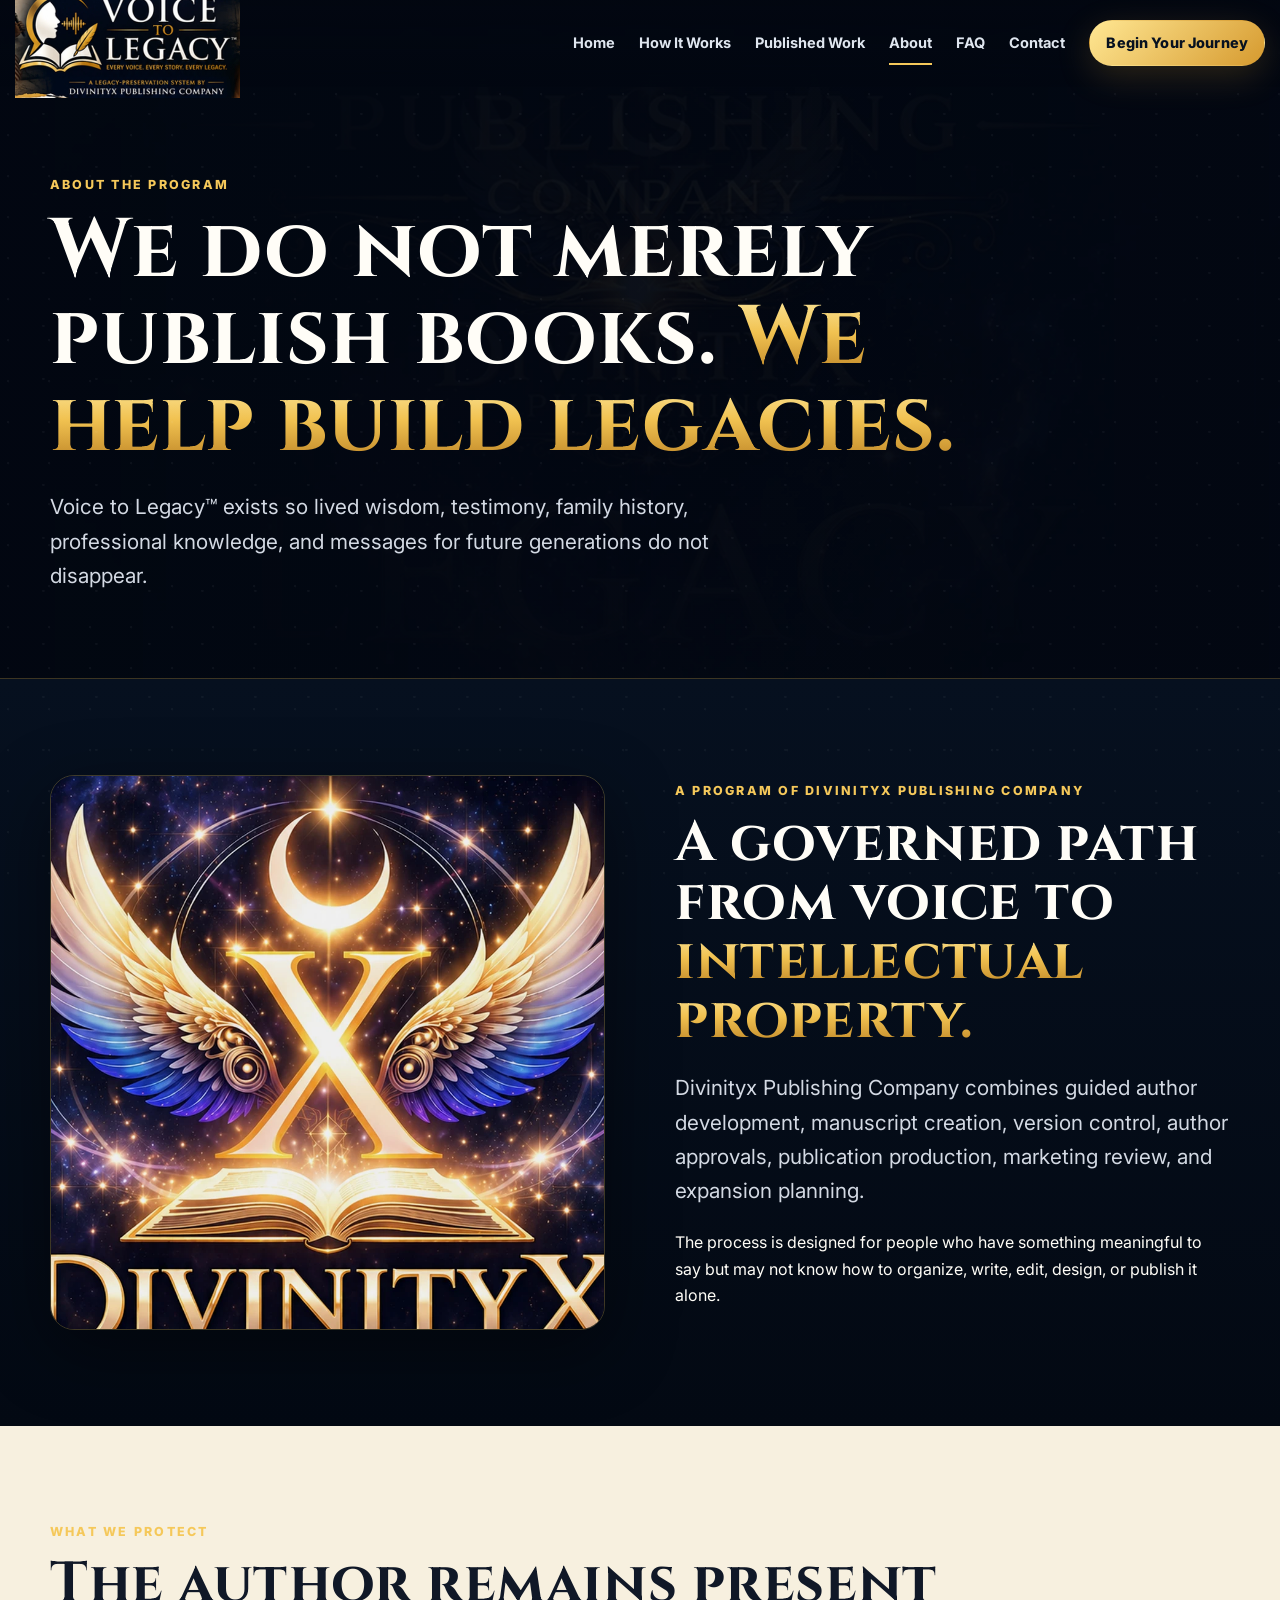
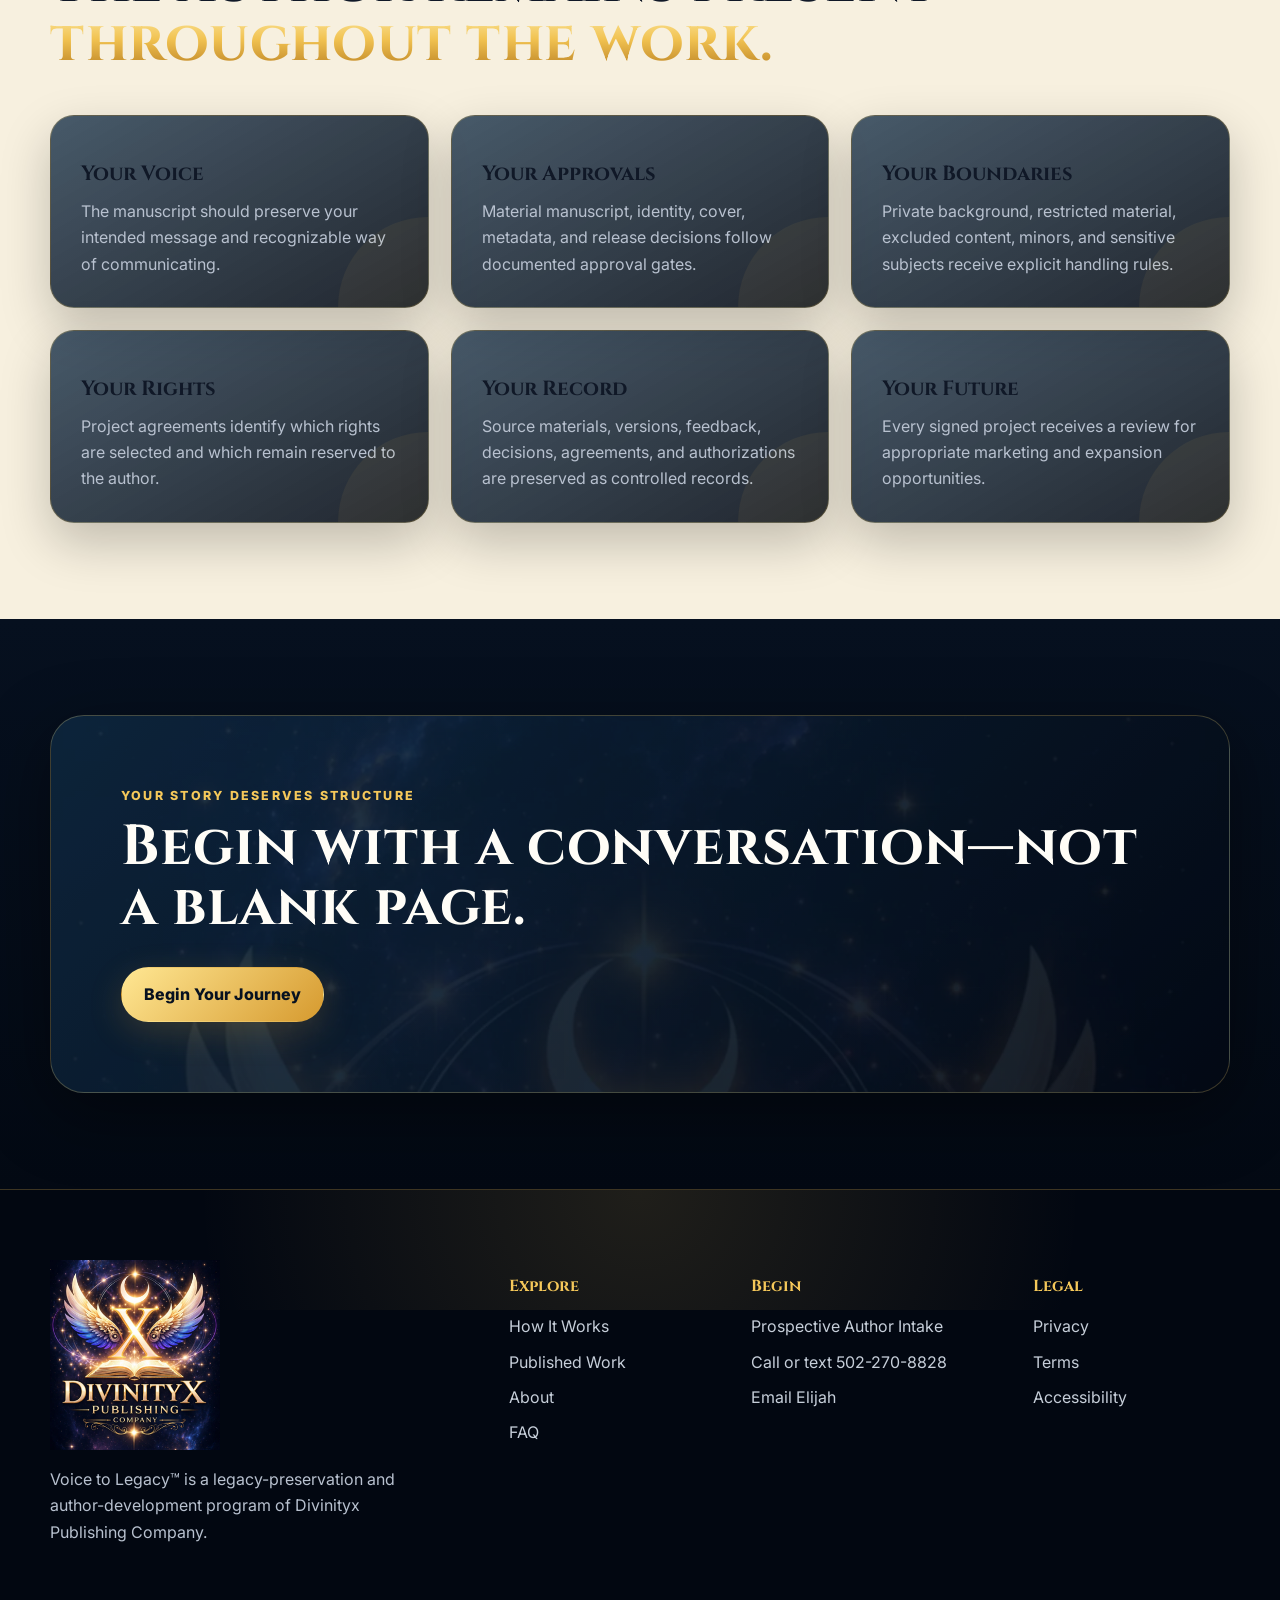
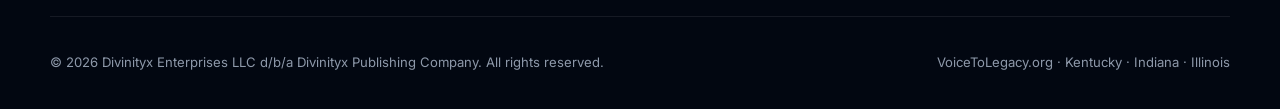
==== about/index.html @ a979a078 "Add files via upload launch: add VoiceToLegacy.org cinematic starter site" ====
<!doctype html>
<html lang="en">
<head>
  <script>
    (function () {
      var base = document.createElement("base");
      base.href = location.hostname.endsWith("github.io")
        ? "/VoiceToLegacy.org/"
        : "/";
      document.head.appendChild(base);
    }());
  </script>
  <meta charset="utf-8">
  <meta name="viewport" content="width=device-width, initial-scale=1">
  <title>About Voice to Legacy™ and Divinityx Publishing Company</title>
  <meta name="description" content="Learn how Voice to Legacy and Divinityx Publishing Company help people preserve stories, wisdom, testimony, and knowledge as professionally developed books.">
  <meta name="theme-color" content="#06101f">
  <meta property="og:title" content="About Voice to Legacy™ and Divinityx Publishing Company">
  <meta property="og:description" content="Learn how Voice to Legacy and Divinityx Publishing Company help people preserve stories, wisdom, testimony, and knowledge as professionally developed books.">
  <meta property="og:type" content="website">
  <meta property="og:image" content="assets/img/legacy-mosaic.webp">
  <link rel="icon" href="assets/img/divinityx-publisher-crest.png">
  <link rel="preconnect" href="https://fonts.googleapis.com">
  <link rel="preconnect" href="https://fonts.gstatic.com" crossorigin>
  <link href="https://fonts.googleapis.com/css2?family=Cinzel:wght@500;600;700&family=Inter:wght@400;500;600;700;800&display=swap" rel="stylesheet">
  <link rel="stylesheet" href="assets/css/styles.css">
</head>
<body class="">

    <a class="skip-link" href="#main">Skip to content</a>
    <header class="site-header" data-header>
      <div class="header-inner">
        <a class="brand" href="" aria-label="Voice to Legacy home">
          <img src="assets/img/voice-to-legacy-lockup.webp" alt="Voice to Legacy — Every Voice. Every Story. Every Legacy.">
        </a>
        <nav class="desktop-nav" aria-label="Primary navigation"><a href="">Home</a><a href="how-it-works/">How It Works</a><a href="published-work/">Published Work</a><a href="about/" class="active">About</a><a href="faq/">FAQ</a><a href="contact/">Contact</a></nav>
        <div class="header-actions">
          <a class="button button-small button-gold" href="start/">Begin Your Journey</a>
          <button class="menu-toggle" type="button" aria-expanded="false" aria-controls="mobile-menu" data-menu-toggle>
            <span></span><span></span><span></span><span class="sr-only">Open menu</span>
          </button>
        </div>
      </div>
      <nav id="mobile-menu" class="mobile-nav" aria-label="Mobile navigation" data-mobile-menu>
        <a href="">Home</a><a href="how-it-works/">How It Works</a><a href="published-work/">Published Work</a><a href="about/" class="active">About</a><a href="faq/">FAQ</a><a href="contact/">Contact</a>
        <a class="button button-gold" href="start/">Begin Your Journey</a>
      </nav>
    </header>
<main id="main">

<section class="page-hero">
 <div class="container reveal">
  <p class="section-kicker">About the program</p>
  <h1 class="display">We do not merely publish books. <span class="gold-text">We help build legacies.</span></h1>
  <p class="lead">Voice to Legacy™ exists so lived wisdom, testimony, family history, professional knowledge, and messages for future generations do not disappear.</p>
 </div>
</section>
<section class="section section-dark">
 <div class="container split">
  <div class="visual-panel reveal"><img src="assets/img/book-emblem.webp" alt="Divinityx celestial book emblem"></div>
  <div class="reveal">
   <p class="section-kicker">A program of Divinityx Publishing Company</p>
   <h2 class="display">A governed path from voice to <span class="gold-text">intellectual property.</span></h2>
   <p class="lead">Divinityx Publishing Company combines guided author development, manuscript creation, version control, author approvals, publication production, marketing review, and expansion planning.</p>
   <p>The process is designed for people who have something meaningful to say but may not know how to organize, write, edit, design, or publish it alone.</p>
  </div>
 </div>
</section>
<section class="section section-cream">
 <div class="container">
  <p class="section-kicker">What we protect</p>
  <h2 class="display">The author remains present <span class="gold-text">throughout the work.</span></h2>
  <div class="cards">
   <article class="card"><h3>Your Voice</h3><p>The manuscript should preserve your intended message and recognizable way of communicating.</p></article>
   <article class="card"><h3>Your Approvals</h3><p>Material manuscript, identity, cover, metadata, and release decisions follow documented approval gates.</p></article>
   <article class="card"><h3>Your Boundaries</h3><p>Private background, restricted material, excluded content, minors, and sensitive subjects receive explicit handling rules.</p></article>
   <article class="card"><h3>Your Rights</h3><p>Project agreements identify which rights are selected and which remain reserved to the author.</p></article>
   <article class="card"><h3>Your Record</h3><p>Source materials, versions, feedback, decisions, agreements, and authorizations are preserved as controlled records.</p></article>
   <article class="card"><h3>Your Future</h3><p>Every signed project receives a review for appropriate marketing and expansion opportunities.</p></article>
  </div>
 </div>
</section>
<section class="section section-dark">
 <div class="container cta-panel">
  <p class="section-kicker">Your story deserves structure</p>
  <h2 class="display">Begin with a conversation—not a blank page.</h2>
  <div class="button-row"><a class="button button-gold" href="start/">Begin Your Journey</a></div>
 </div>
</section>

</main>

    <footer class="site-footer">
      <div class="footer-glow"></div>
      <div class="container footer-grid">
        <div class="footer-brand">
          <img src="assets/img/divinityx-publisher-crest.webp" alt="Divinityx Publishing Company">
          <p>Voice to Legacy™ is a legacy-preservation and author-development program of Divinityx Publishing Company.</p>
        </div>
        <div>
          <h2>Explore</h2>
          <a href="how-it-works/">How It Works</a>
          <a href="published-work/">Published Work</a>
          <a href="about/">About</a>
          <a href="faq/">FAQ</a>
        </div>
        <div>
          <h2>Begin</h2>
          <a href="start/">Prospective Author Intake</a>
          <a href="tel:+15022708828">Call or text 502-270-8828</a>
          <a href="mailto:elijah@divinityxenterprises.com">Email Elijah</a>
        </div>
        <div>
          <h2>Legal</h2>
          <a href="privacy/">Privacy</a>
          <a href="terms/">Terms</a>
          <a href="accessibility/">Accessibility</a>
        </div>
      </div>
      <div class="footer-bottom container">
        <p>© <span data-year>2026</span> Divinityx Enterprises LLC d/b/a Divinityx Publishing Company. All rights reserved.</p>
        <p>VoiceToLegacy.org · Kentucky · Indiana · Illinois</p>
      </div>
    </footer>
<script src="assets/js/main.js" defer></script>
</body>
</html>
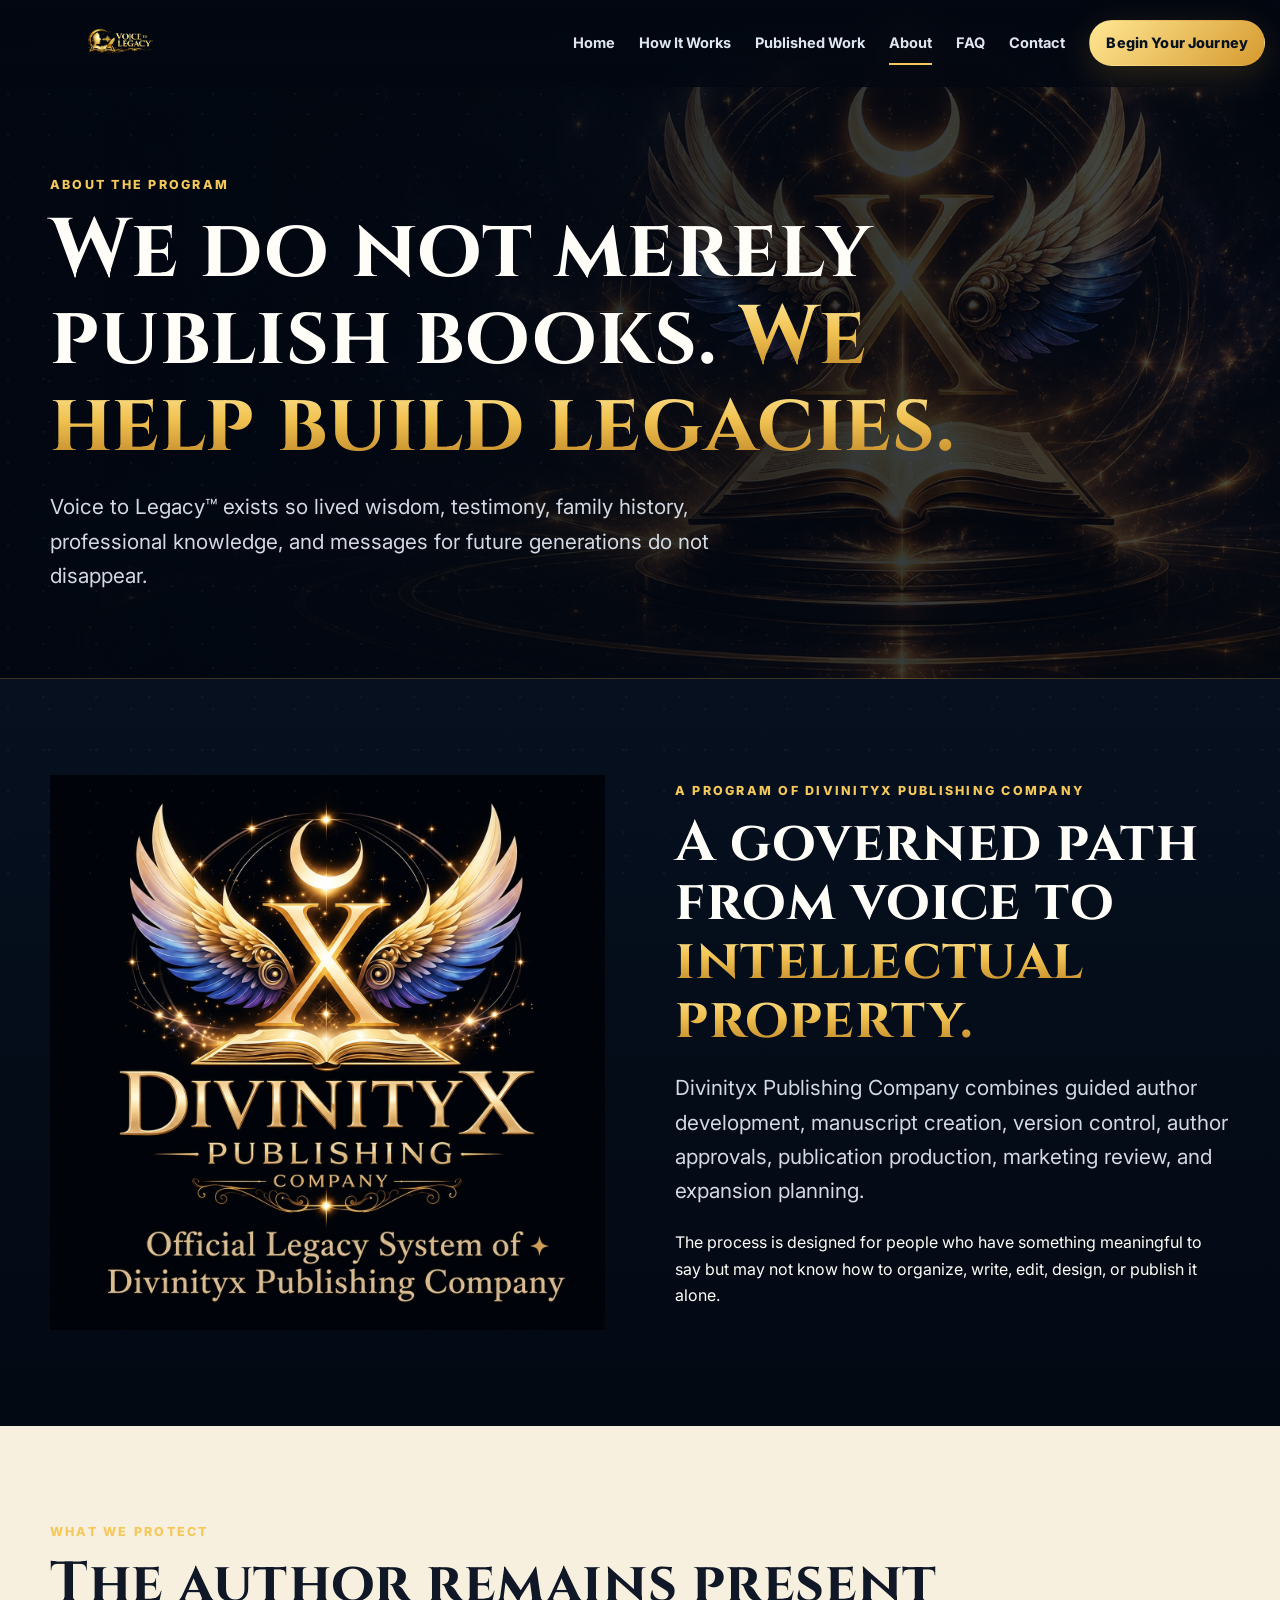
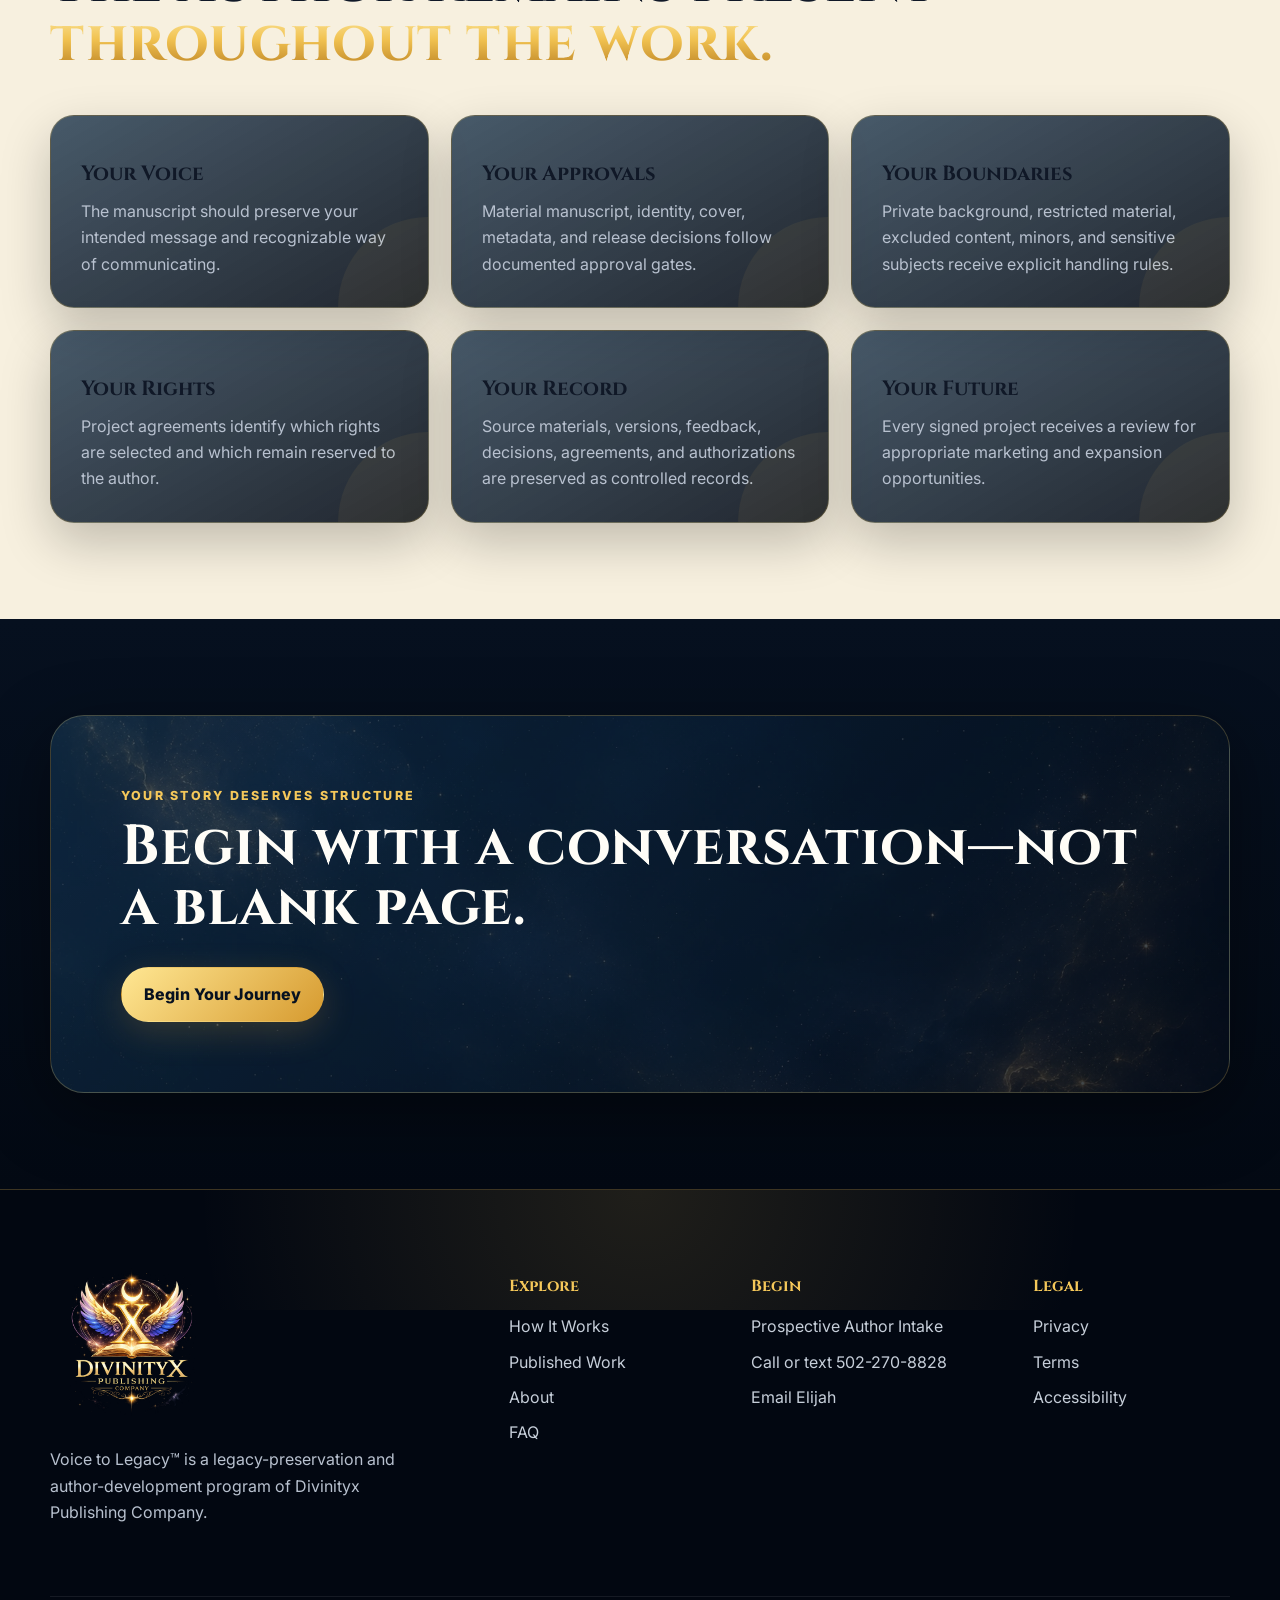
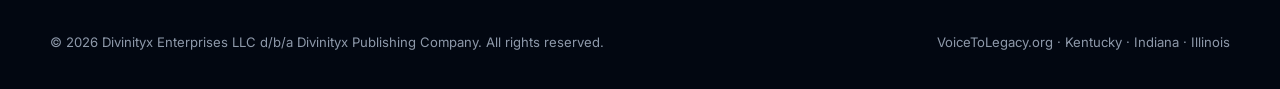
==== commit 0556cc5f: "design: add approved About page brand emblem class Updated the image source for the about brand embl" ====
--- a/about/index.html
+++ b/about/index.html
@@ -57,7 +57,7 @@
 </section>
 <section class="section section-dark">
  <div class="container split">
-  <div class="visual-panel reveal"><img src="assets/img/book-emblem.webp" alt="Divinityx celestial book emblem"></div>
+  <img src="../assets/img/book-emblem.webp" class="about-brand-emblem" alt="Divinityx Publishing Company — Official Legacy System">
   <div class="reveal">
    <p class="section-kicker">A program of Divinityx Publishing Company</p>
    <h2 class="display">A governed path from voice to <span class="gold-text">intellectual property.</span></h2>
@@ -124,4 +124,4 @@
     </footer>
 <script src="assets/js/main.js" defer></script>
 </body>
-</html>+</html>
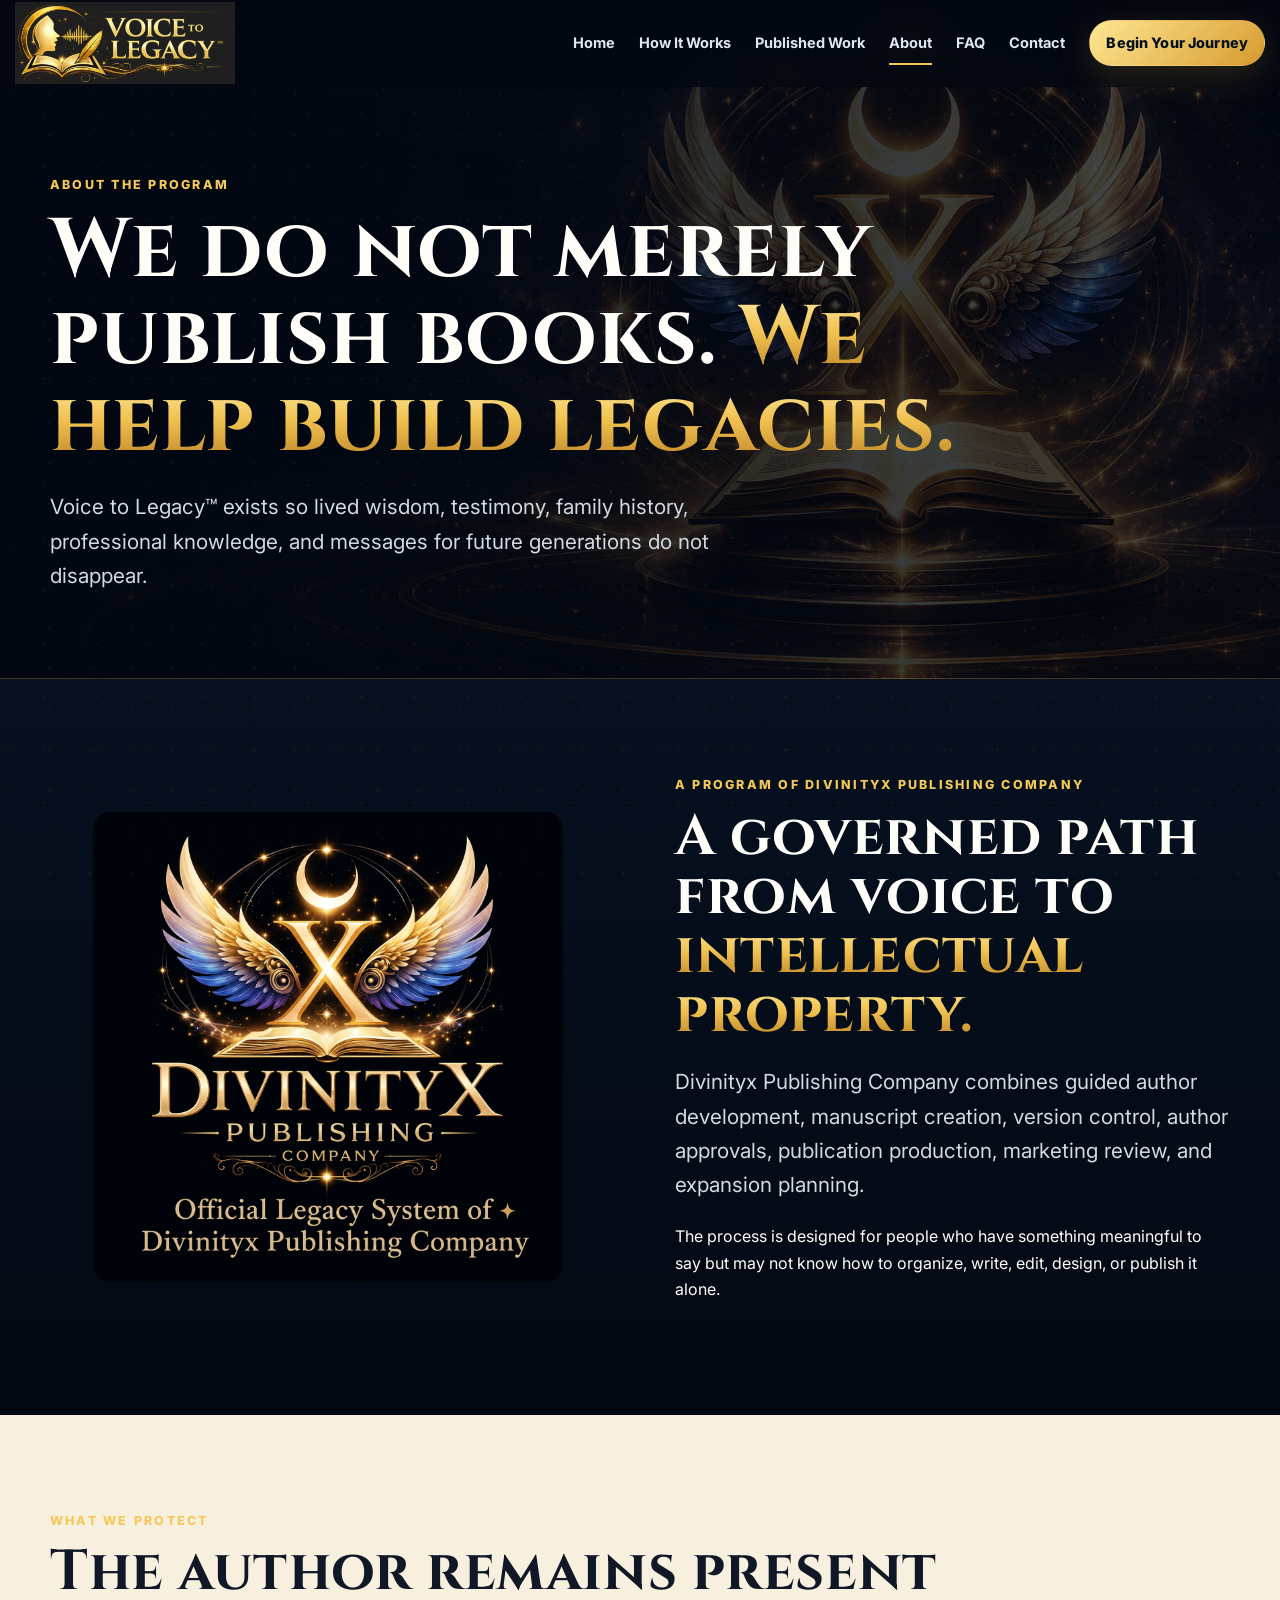
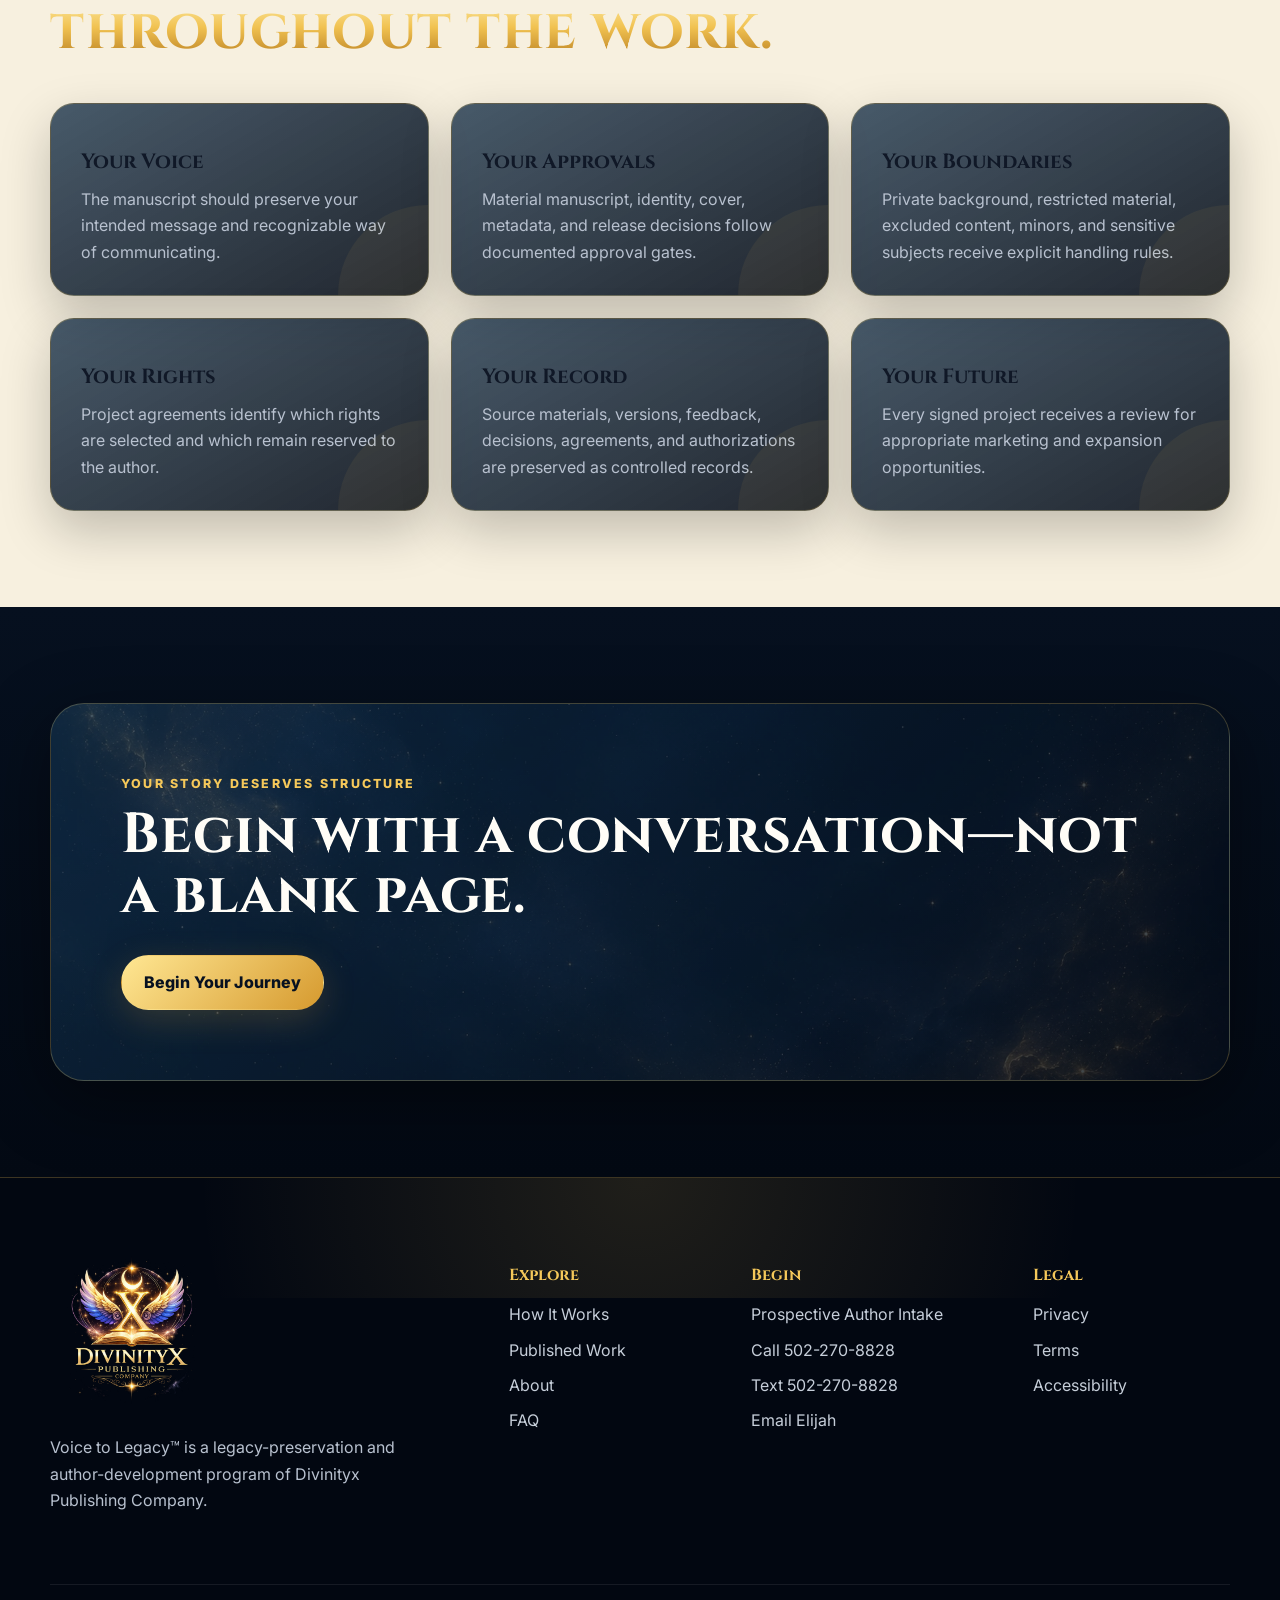
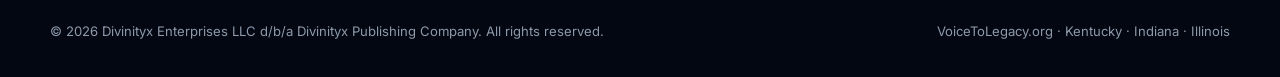
==== commit ab79ad09: "fix: correct About page brand image path" ====
--- a/about/index.html
+++ b/about/index.html
@@ -57,7 +57,7 @@
 </section>
 <section class="section section-dark">
  <div class="container split">
-  <img src="../assets/img/book-emblem.webp" class="about-brand-emblem" alt="Divinityx Publishing Company — Official Legacy System">
+  <img src="assets/img/book-emblem.webp" class="about-brand-emblem reveal" loading="lazy" alt="Divinityx Publishing Company — Official Legacy System">
   <div class="reveal">
    <p class="section-kicker">A program of Divinityx Publishing Company</p>
    <h2 class="display">A governed path from voice to <span class="gold-text">intellectual property.</span></h2>
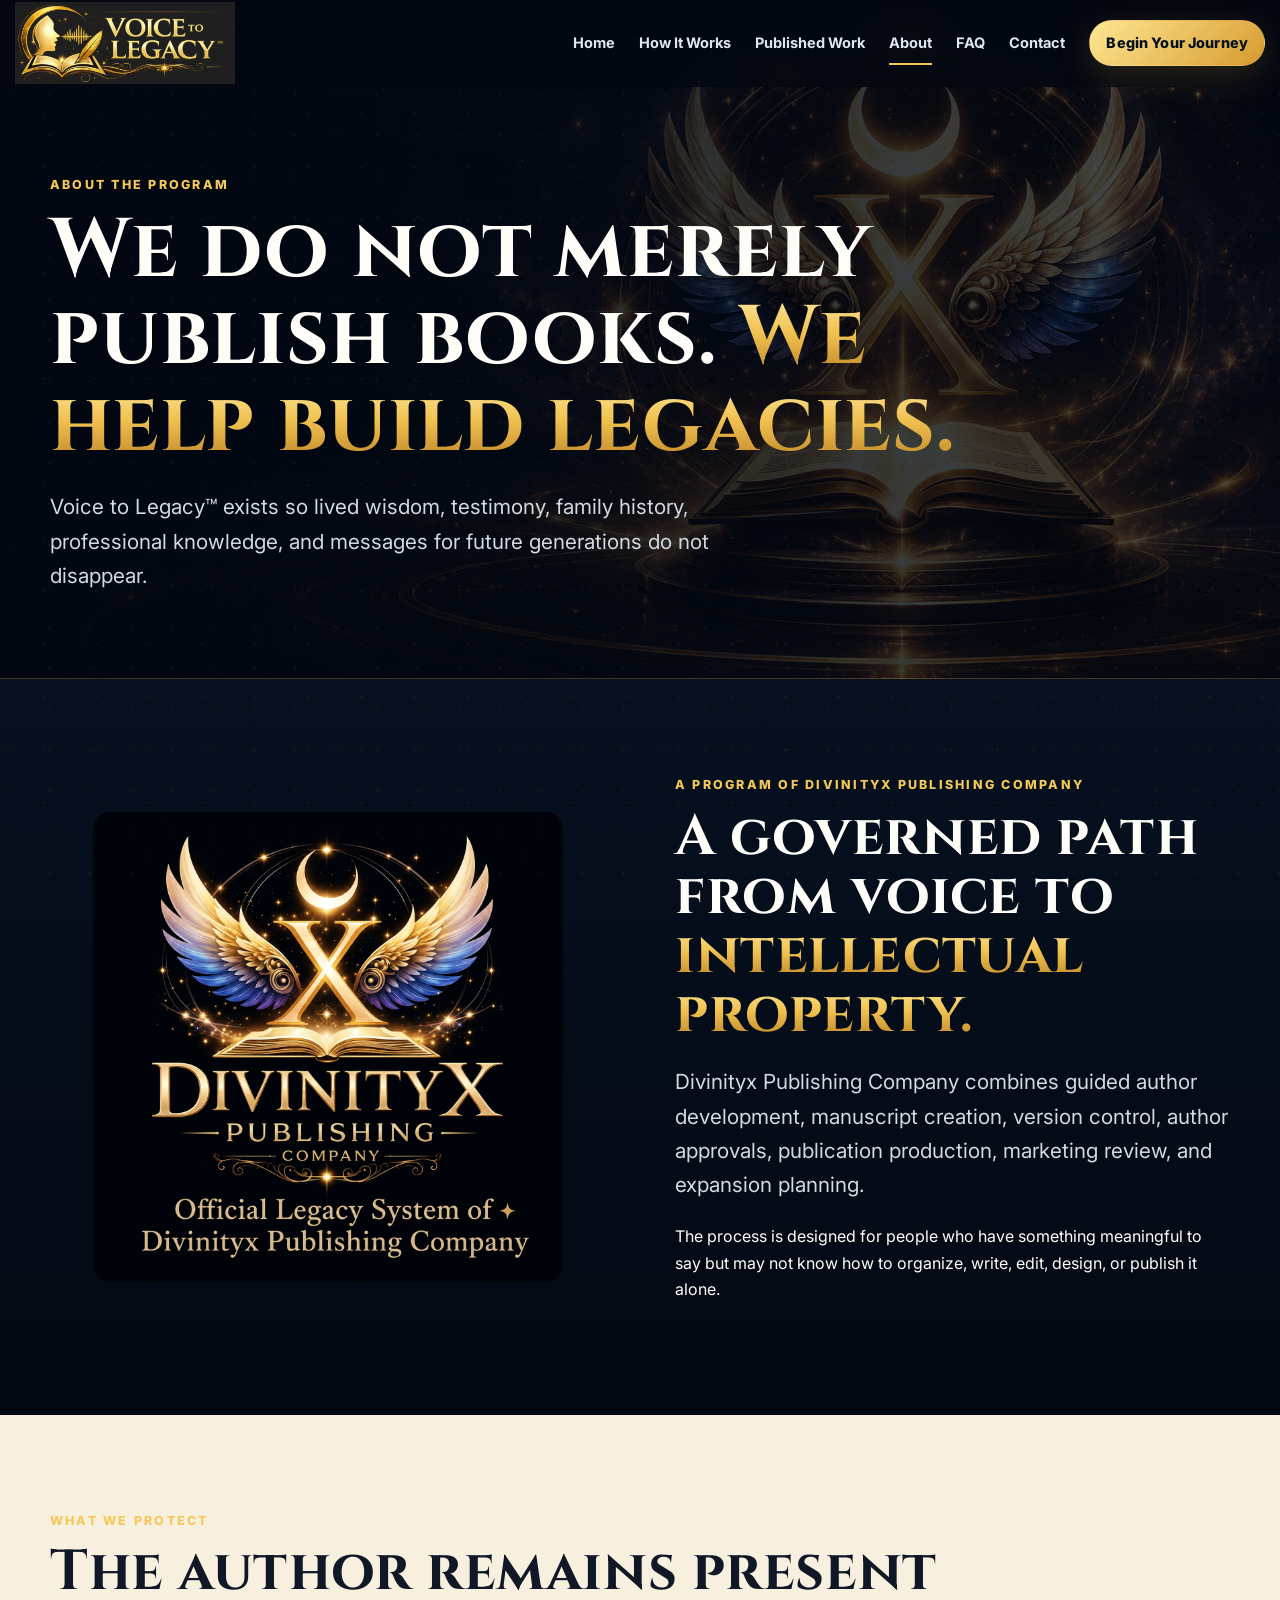
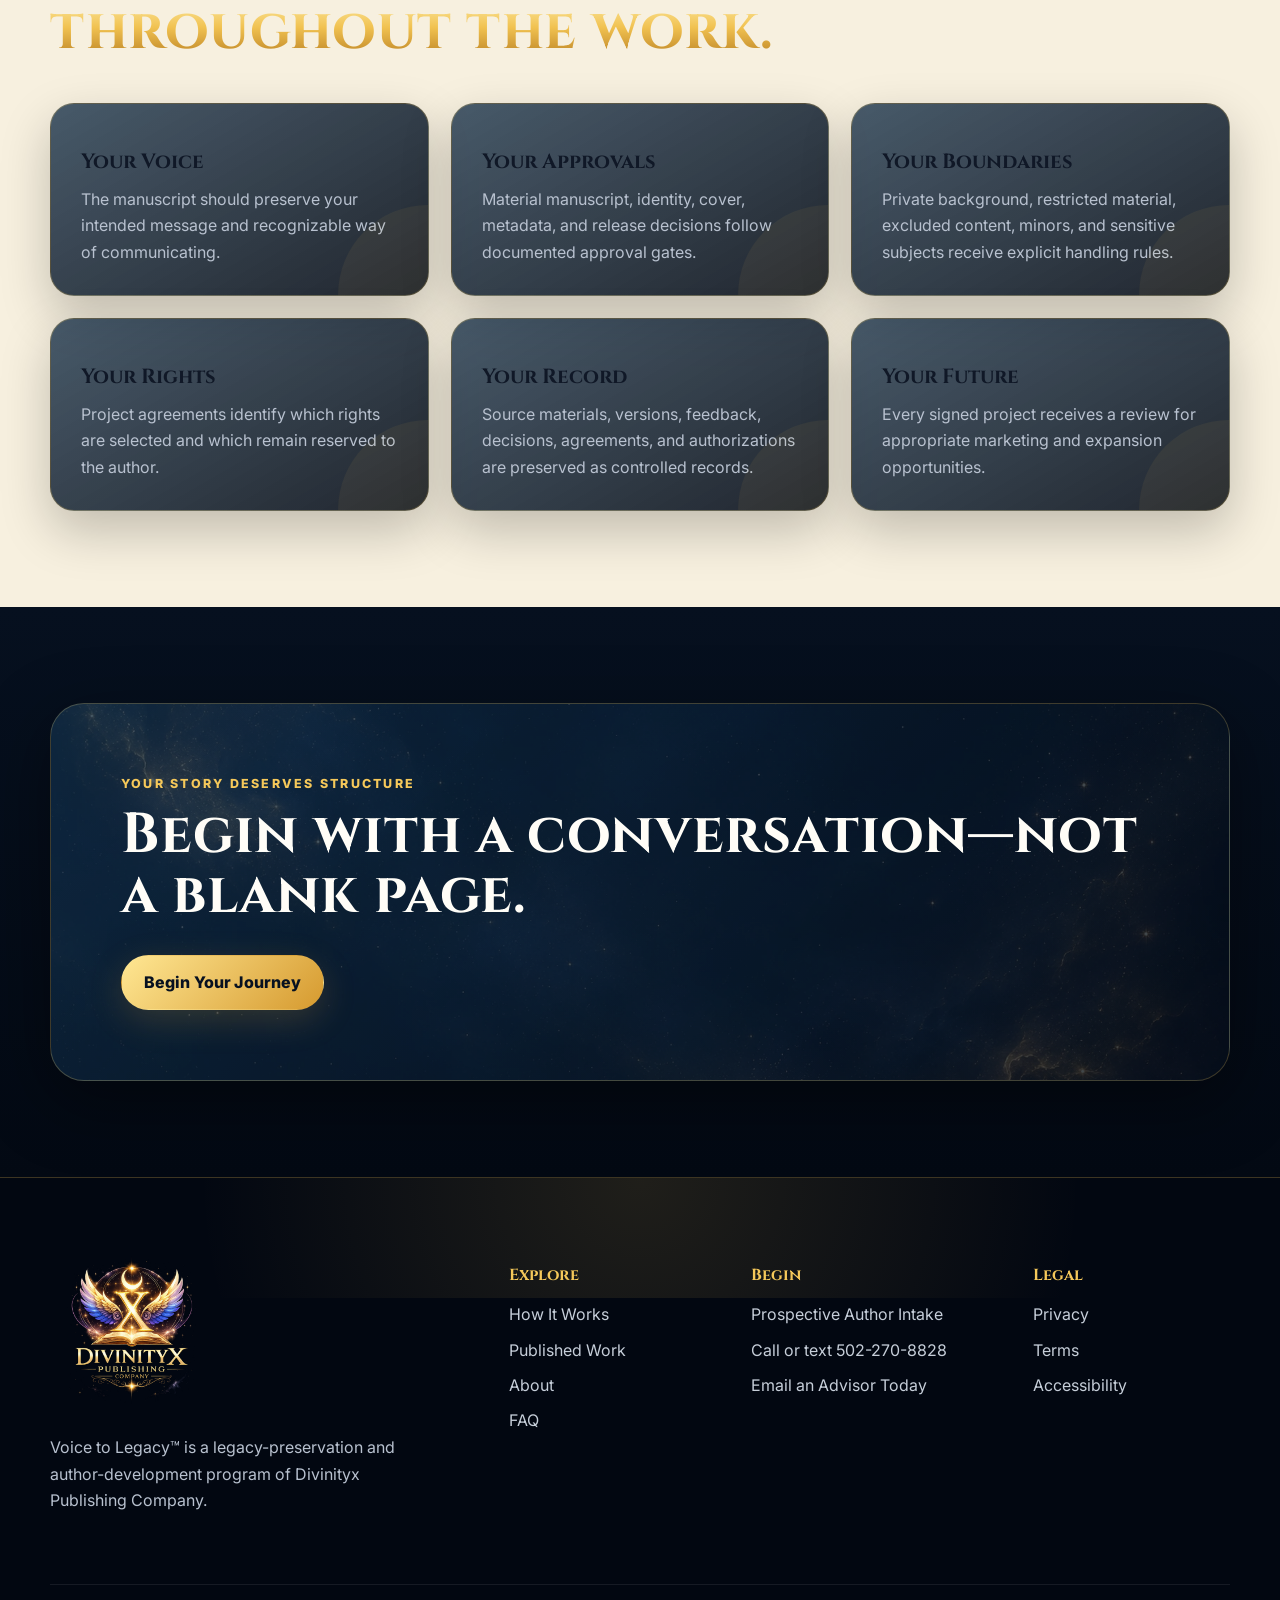
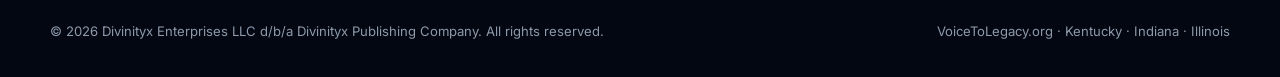
==== commit a8e058bd: "content: adopt advisor identity and feature Boys to Men" ====
--- a/about/index.html
+++ b/about/index.html
@@ -108,7 +108,7 @@
           <h2>Begin</h2>
           <a href="start/">Prospective Author Intake</a>
           <a href="tel:+15022708828">Call or text 502-270-8828</a>
-          <a href="mailto:elijah@divinityxenterprises.com">Email Elijah</a>
+          <a href="mailto:accounting@divinityxenterprises.com">Email an Advisor Today</a>
         </div>
         <div>
           <h2>Legal</h2>
